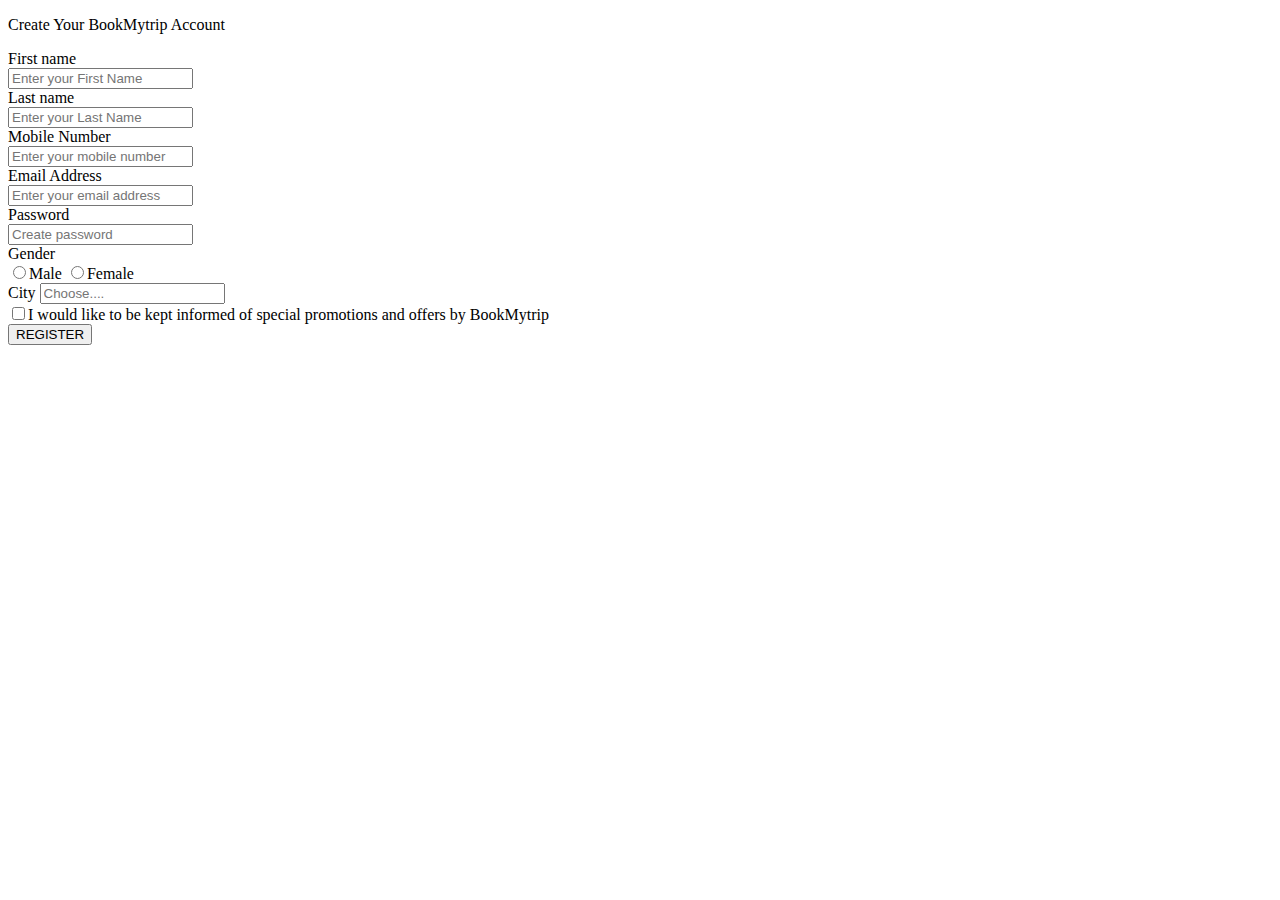
==== index.html @ 5d9563b8 "Add files via upload" ====
<!DOCTYPE html>
<html>

<head>
    <title>registration form</title>
    <link rel = "stylesheet" href="css/style.css">
</head>

<body>
    <p>Create Your BookMytrip Account</p>
    <form>
        <div> <label>First name</label>
            <div class="box"> <input type="text" placeholder="Enter your First Name"></div>
        </div>
        <div> <label>Last name</label>
           <div><input type="text" placeholder="Enter your Last Name"></div> 
        </div>
        <div><label>Mobile Number</label>
            <div><input type="tel" placeholder="Enter your mobile number"></div>
        </div>
        <div> <label>Email Address</label>
            <div><input type="email" placeholder="Enter your email address"></div>
        </div>
        <div><label>Password</label>
           <div><input type="password" placeholder="Create password"></div> 
        </div>
        <div><label>Gender</label>
           <div><input type="radio">Male <input type="radio">Female</div> 
        </div>

        <div>
            <label>City</label>
            <input type="text" placeholder="Choose....">
        </div>
        <div> <input type="checkbox">I would like to be kept informed of special promotions and offers by BookMytrip</div>
    </form>
    <button>REGISTER</button>
</body>

</html>
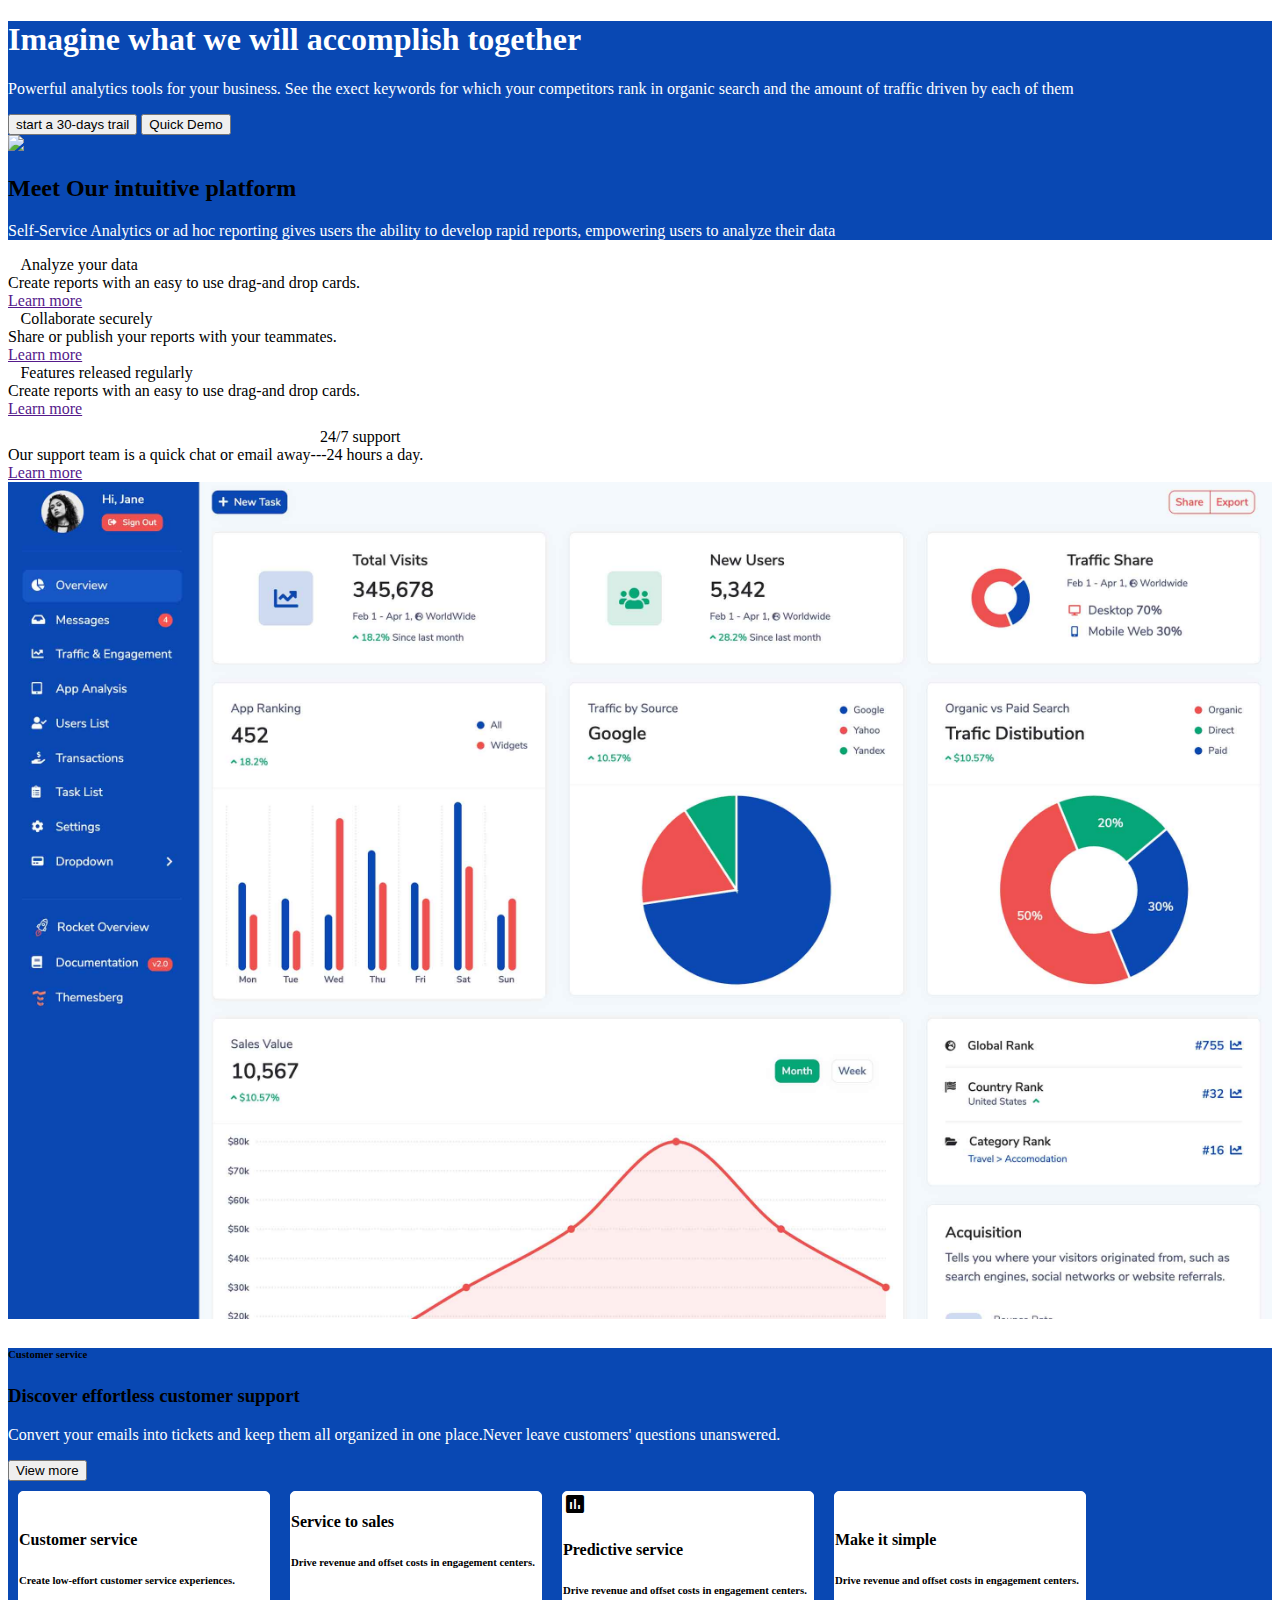
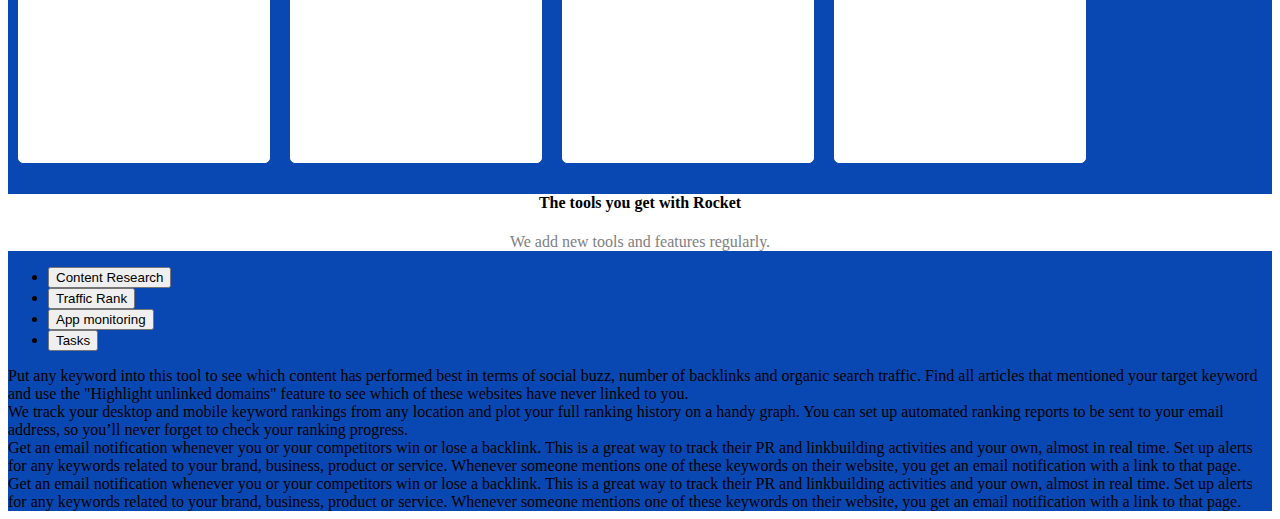
==== commit 97b6b0fd: "Add files via upload" ====
--- a/index.html
+++ b/index.html
@@ -2,39 +2,175 @@
 <html>
 
 <head>
-    <title>registration form</title>
-    <link rel = "stylesheet" href="css/style.css">
+    <title>thermsberg.com</title>
+    <meta name="viewport" content="width=device-width, initial-scale=1">
+    <link href="https://cdn.jsdelivr.net/npm/bootstrap@5.1.0/dist/css/bootstrap.min.css" rel="stylesheet"
+        integrity="sha384-KyZXEAg3QhqLMpG8r+8fhAXLRk2vvoC2f3B09zVXn8CA5QIVfZOJ3BCsw2P0p/We" crossorigin="anonymous">
+    <link rel="stylesheet" href="css/font-awesome.min.css">
+    <link rel="stylesheet" href="https://fonts.googleapis.com/icon?family=Material+Icons">
+    <link rel="stylesheet" href="style.css">
+    <script src="https://cdn.jsdelivr.net/npm/bootstrap@5.1.0/dist/js/bootstrap.bundle.min.js"
+        integrity="sha384-U1DAWAznBHeqEIlVSCgzq+c9gqGAJn5c/t99JyeKa9xxaYpSvHU5awsuZVVFIhvj"
+        crossorigin="anonymous"></script>
 </head>
 
 <body>
-    <p>Create Your BookMytrip Account</p>
-    <form>
-        <div> <label>First name</label>
-            <div class="box"> <input type="text" placeholder="Enter your First Name"></div>
-        </div>
-        <div> <label>Last name</label>
-           <div><input type="text" placeholder="Enter your Last Name"></div> 
-        </div>
-        <div><label>Mobile Number</label>
-            <div><input type="tel" placeholder="Enter your mobile number"></div>
-        </div>
-        <div> <label>Email Address</label>
-            <div><input type="email" placeholder="Enter your email address"></div>
-        </div>
-        <div><label>Password</label>
-           <div><input type="password" placeholder="Create password"></div> 
-        </div>
-        <div><label>Gender</label>
-           <div><input type="radio">Male <input type="radio">Female</div> 
+    <div class="container-fluid">
+        <div class="row text-center">
+            <div class="col-md-12">
+                <div class="banner">
+                    <h1>Imagine what we will accomplish together</h1>
+                    <p>Powerful analytics tools for your business. See the exect keywords for which
+                        your competitors rank in organic
+                        search and the amount of traffic driven by each of them
+                    </p>
+                    <div>
+                        <button type="button" class="btn btn-danger">start a 30-days trail</button>
+                        <button type="button" class="btn btn-light">Quick Demo</button>
+                    </div>
+                    <div><img src="https://demo.themesberg.com/rocket/assets/img/index-mockup.png"></div>
+                    <h2>Meet Our intuitive platform</h2>
+                    <p>Self-Service Analytics or ad hoc reporting gives users the ability to develop rapid reports,
+                        empowering users to analyze their data</p>
+                </div>
+                <div class="container">
+                    <div class="row">
+                        <div class="col-md-3">
+                            <div class="card">
+                                <div class="card-header"><i class="fa fa-pie-chart" aria-hidden="true"></i>Analyze your
+                                    data</div>
+                                <div class="card-body">Create reports with an easy to use drag-and drop cards.</div>
+                                <div class="card-footer"><a href="">Learn more</a></div>
+                            </div>
+                        </div>
+                        <div class="col-md-3">
+                            <div class="card">
+                                <div class="card-header">
+                                    <i class="fa fa-shield"></i>Collaborate securely
+                                </div>
+                                <div class="card-body">Share or publish your reports with your teammates.</div>
+                                <div class="card-footer"><a href="">Learn more</a></div>
+                            </div>
+                        </div>
+                        <div class="col-md-3">
+                            <div class="card">
+                                <div class="card-header"><i class="fa fa-rocket" aria-hidden="true"></i>Features
+                                    released regularly</div>
+                                <div class="card-body">Create reports with an easy to use drag-and drop cards.</div>
+                                <div class="card-footer"><a href="">Learn more</a></div>
+                            </div>
+                        </div>
+                        <div class="col-md-3">
+                            <div class="card">
+                                <div class="card-header"><span class="material-icons">support_agent</span>24/7 support
+                                </div>
+                                <div class="card-body">Our support team is a quick chat or email away---24 hours a day.
+                                </div>
+                                <div class="card-footer"><a href="">Learn more</a></div>
+                            </div>
+                        </div>
+
+                    </div>
+                </div>
+                <div>
+                    <img src="images/saas-platform.png">
+                </div>
+                <div>
+
+                </div>
+            </div>
         </div>
 
-        <div>
-            <label>City</label>
-            <input type="text" placeholder="Choose....">
+    </div>
+    <div></div>
+    <div class="container support">
+        <div class="row">
+            <div class="col-md-6">
+                <h6>Customer service</h6>
+                <h3>Discover effortless customer support</h3>
+                <p>Convert your emails into tickets and keep them all organized in one place.Never leave customers'
+                    questions unanswered.</p>
+                <button type="button" class="btn btn-danger">View more</button>
+            </div>
+
+            <div class="col-md-6 service">
+                <div class="serv">
+                    <div><i class="fa fa-hand-pointer-o" aria-hidden="true"></i></div>
+                    <h4>Customer service</h4>
+                    <h6>Create low-effort customer service experiences.</h6>
+                </div>
+                <div class="serv2">
+                    <h4>Service to sales</h4>
+                    <h6>Drive revenue and offset costs in engagement centers.</h6>
+                </div>
+                <div class="serv3">
+                    <div><span class="material-icons">
+                            insert_chart
+                        </span></div>
+                    <h4>Predictive service</h4>
+                    <h6>Drive revenue and offset costs in engagement centers.</h6>
+                </div>
+                <div class="serv4">
+                    <div><i class="fa fa-comment-o" aria-hidden="true"></i></div>
+                    <h4>Make it simple</h4>
+                    <h6>Drive revenue and offset costs in engagement centers.</h6>
+                </div>
+            </div>
+            <div class="tools">
+                <h4>The tools you get with Rocket</h4>
+                <p text-muted>We add new tools and features regularly.</p>
+            </div>
+            <ul class="nav nav-pills mb-3" id="pills-tab" role="tablist">
+                <li class="nav-item" role="presentation">
+                    <button class="nav-link active" id="pills-content research-tab" data-bs-toggle="pill"
+                        data-bs-target="#pills-content research" type="button" role="tab">Content Research</button>
+                </li>
+                <li class="nav-item" role="presentation">
+                    <button class="nav-link" id="pills-traffic rank-tab" data-bs-toggle="pill"
+                        data-bs-target="#pills-traffic rank" type="button" role="tab">Traffic Rank</button>
+                </li>
+                <li class="nav-item" role="presentation">
+                    <button class="nav-link" id="pills-app monitoring-tab" data-bs-toggle="pill" data-bs-target="#pills-app monitoring"
+                        type="button" role="tab">App monitoring</button>
+                </li>
+                <li class="nav-item" role="presentation">
+                    <button class="nav-link" id="pills-task-tab" data-bs-toggle="pill" data-bs-target="#pills-task"
+                        type="button" role="tab">Tasks</button>
+                </li>
+            </ul>
+            <div class="tab-content" id="pills-tabContent">
+                <div class="tab-pane fade show active" id="pills-content research" role="tabpanel">Put any keyword into this tool to
+                    see which content has
+                    performed best in terms of social buzz, number of backlinks and organic search traffic.
+
+                    Find all articles that mentioned your target keyword and use the "Highlight unlinked domains"
+                    feature to see which of these websites have never linked to you.</div>
+                <div class="tab-pane fade " id="pills-traffic rank" role="tabpanel">
+                    We track your desktop and mobile keyword rankings from any location and plot your full ranking
+                    history on a handy graph.
+
+                    You can set up automated ranking reports to be sent to your email address, so you’ll never forget to
+                    check your ranking progress.</div>
+                <div class="tab-pane fade" id="pills-app monitoring" role="tabpanel">
+                    Get an email notification whenever you or your competitors win or lose a backlink. This is a great
+                    way to track their PR and linkbuilding activities and your own, almost in real time.
+
+                    Set up alerts for any keywords related to your brand, business, product or service. Whenever someone
+                    mentions one of these keywords on their website, you get an email notification with a link to that
+                    page.</div>
+                <div class="tab-pane fade" id="pills-task" role="tabpanel">
+                    Get an email notification whenever you or your competitors win or lose a backlink. This is a great
+                    way to track their PR and linkbuilding activities and your own, almost in real time.
+
+                    Set up alerts for any keywords related to your brand, business, product or service. Whenever someone
+                    mentions one of these keywords on their website, you get an email notification with a link to that
+                    page.</div>
+            </div>
         </div>
-        <div> <input type="checkbox">I would like to be kept informed of special promotions and offers by BookMytrip</div>
-    </form>
-    <button>REGISTER</button>
+    </div>
+
+
+    </div>
 </body>
 
 </html>--- a/style.css
+++ b/style.css
@@ -0,0 +1,34 @@
+.banner{
+    background-color: #0948b3;
+}
+h1,p{
+    color:#fff;
+}
+.card{
+    border:none;
+}
+img{
+    max-width: 100%;
+}
+.support{
+    background-color: #0948b3;
+}
+.serv ,.serv2, .serv3,.serv4{
+    border:1px solid #fff;
+    background-color: #fff;
+    width:250px;
+    height:270px;
+    border-radius: 5px;
+    margin:10px;
+}
+.service{
+    display: flex;
+    flex-wrap: wrap;
+}
+.tools{
+    background-color: #fff;
+    text-align: center;
+}
+.tools p{
+    color:grey;
+}
